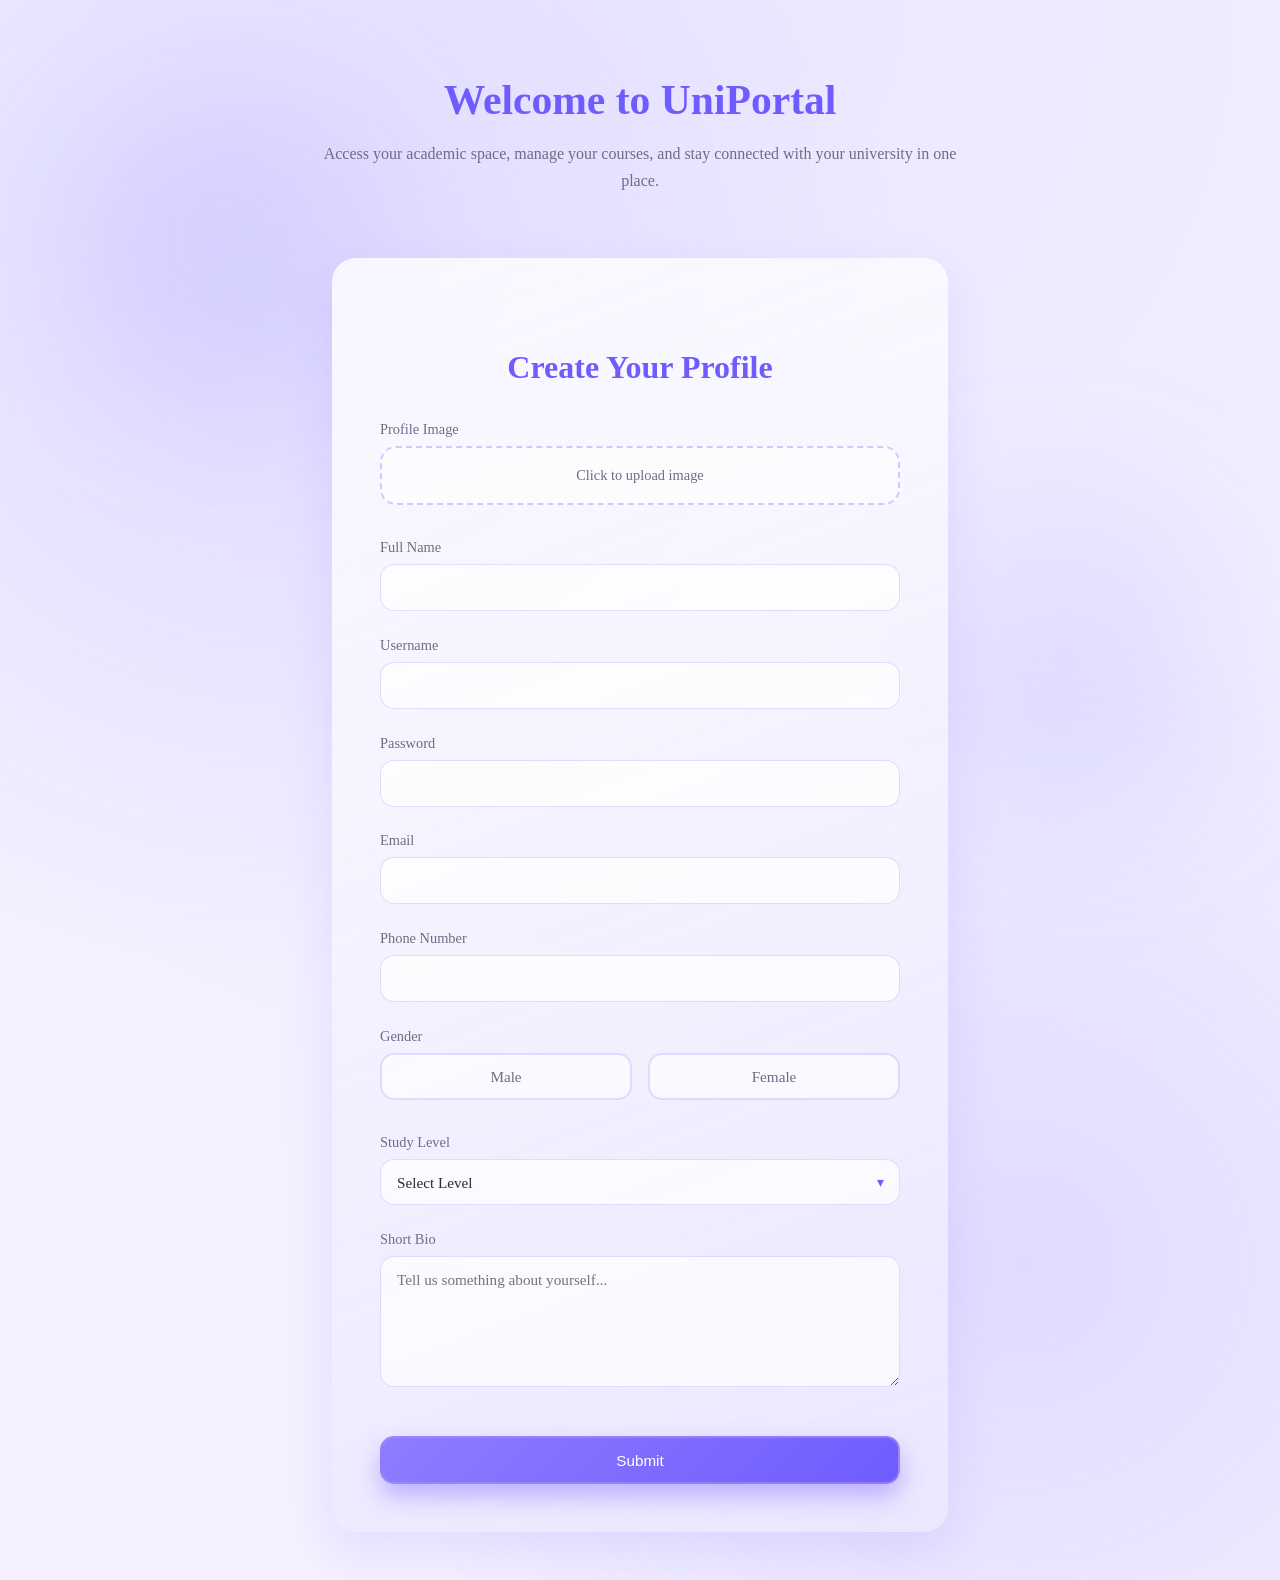
==== index.html @ cf84decb "Add files via upload" ====
<!DOCTYPE html>
<html lang="en">
<head>
  <meta charset="UTF-8">
  <title>Login / Sign Up</title>
  <meta name="viewport" content="width=device-width, initial-scale=1.0">
  <link rel="icon" type="image/png" href="profile.png">
  <link rel="stylesheet" href="style.css">
</head>
<body>

  <div class="auth-wrapper">
    <div class="auth-hero">
  <h1>Welcome to UniPortal</h1>
  <p>
    Access your academic space, manage your courses, 
    and stay connected with your university in one place.
  </p>
</div>
<div class="auth-card">

    

   <form id="mainForm" novalidate>
  <h2>Create Your Profile</h2>

  <div class="form-message" id="formMessage"></div>

  <!-- Image -->
  <div class="input-group">
  <label for="profileImage">Profile Image</label>

  <div class="image-upload">
    <input type="file" id="profileImage" accept="image/*" required hidden>
    <label for="profileImage" class="upload-box">
      <span id="uploadText">Click to upload image</span>
    </label>
  </div>
</div>

  <!-- Name -->
  <div class="input-group">
    <label for="fullname">Full Name</label>
    <input type="text" id="fullname" required>
  </div>

  <!-- Username -->
  <div class="input-group">
    <label for="username">Username</label>
    <input type="text" id="username" required>
  </div>

  <!-- Password -->
  <div class="input-group">
    <label for="password">Password</label>
    <input type="password" id="password" minlength="6" required>
  </div>

  <!-- Email -->
  <div class="input-group">
    <label for="email">Email</label>
    <input type="email" id="email" required>
  </div>

  <!-- Phone -->
  <div class="input-group">
    <label for="phone">Phone Number</label>
    <input type="tel" id="phone" required>
  </div>

  <!-- Radio -->
  <div class="input-group">
  <label>Gender</label>

  <div class="gender-options">
    <label class="gender-card">
      <input type="radio" name="gender" value="Male" required>
      <span>Male</span>
    </label>

    <label class="gender-card">
      <input type="radio" name="gender" value="Female">
      <span>Female</span>
    </label>
  </div>
</div>

  <!-- Select -->
  <div class="input-group">
  <label for="level">Study Level</label>
  <div class="select-wrapper">
    <select id="level" required>
      <option value="">Select Level</option>
      <option>License</option>
      <option>Master</option>
      <option>PhD</option>
    </select>
  </div>
</div>

  <!-- Extra Creative Input -->
  <div class="input-group">
    <label for="bio">Short Bio</label>
    <textarea id="bio" rows="3" placeholder="Tell us something about yourself..."></textarea>
  </div>

  <button type="submit" class="auth-btn">Submit</button>
</form>

    </div>
  </div>

<script>
const form = document.getElementById("mainForm");

/* ================= HELPERS ================= */

function showMessage(message, type) {
  const box = document.getElementById("formMessage");
  box.textContent = message;
  box.className = `form-message ${type}`;
  box.style.display = "block";
}

function hideMessage() {
  const box = document.getElementById("formMessage");
  box.textContent = "";
  box.style.display = "none";
  box.className = "form-message";
}

function clearInputErrors() {
  form.querySelectorAll("input, select, textarea").forEach(input => {
    input.classList.remove("input-error");
  });
}

function isValidEmail(email) {
  const emailRegex = /^[^\s@]+@[^\s@]+\.[^\s@]+$/;
  return emailRegex.test(email);
}

/* Hide message when typing again */
form.querySelectorAll("input, select, textarea").forEach(input => {
  input.addEventListener("input", () => {
    hideMessage();
  });
});

/* ================= FORM SUBMIT ================= */

form.addEventListener("submit", function(e) {
  e.preventDefault();

  clearInputErrors();
  hideMessage();

  const imageInput = document.getElementById("profileImage");
  const fullname = document.getElementById("fullname");
  const username = document.getElementById("username");
  const password = document.getElementById("password");
  const email = document.getElementById("email");
  const phone = document.getElementById("phone");
  const gender = document.querySelector('input[name="gender"]:checked');
  const level = document.getElementById("level");
  const bio = document.getElementById("bio");

  let hasError = false;

  /* IMAGE */
  if (!imageInput.files.length) {
    showMessage("Please upload a profile image.", "error");
    imageInput.classList.add("input-error");
    hasError = true;
  }

  /* TEXT FIELDS */
  if (!fullname.value.trim()) {
    fullname.classList.add("input-error");
    hasError = true;
  }

  if (!username.value.trim()) {
    username.classList.add("input-error");
    hasError = true;
  }

  if (!password.value.trim() || password.value.length < 6) {
    password.classList.add("input-error");
    hasError = true;
  }

  if (!email.value.trim() || !isValidEmail(email.value.trim())) {
    email.classList.add("input-error");
    hasError = true;
  }

  if (!phone.value.trim()) {
    phone.classList.add("input-error");
    hasError = true;
  }

  if (!gender) {
    showMessage("Please select your gender.", "error");
    hasError = true;
  }

  if (!level.value.trim()) {
    level.classList.add("input-error");
    hasError = true;
  }


  if (hasError) {
    showMessage("Please complete all required fields correctly.", "error");
    return;
  }

  /* ================= IF VALID ================= */

  const reader = new FileReader();

  reader.onload = function() {
    const data = {
      image: reader.result,
      fullname: fullname.value,
      username: username.value,
      password: password.value,
      email: email.value,
      phone: phone.value,
      gender: gender.value,
      level: level.value,
      bio: bio.value
    };

    localStorage.setItem("formData", JSON.stringify(data));

    showMessage("🎉 Form submitted successfully!", "success");

    setTimeout(() => {
      window.location.href = "success.html";
    }, 1000);
  };

  reader.readAsDataURL(imageInput.files[0]);
});
const imageInput = document.getElementById("profileImage");
const uploadText = document.getElementById("uploadText");
const uploadBox = document.querySelector(".upload-box");

imageInput.addEventListener("change", function(){
  if (this.files.length > 0) {
    uploadText.textContent = this.files[0].name;
    uploadBox.classList.add("image-selected");
  }
});
</script>
</body>
</html>
---- style.css ----
/* ================= AUTH LAYOUT ================= */


:root {
  --primary: #8e7dff;
  --primary-dark: #6f5cff;
  --bg-main: #f4f1ff;
  --bg-secondary: #ebe7ff;
  --text-main: #2b2b3a;
  --text-soft: #6d6d85;
}

* Remove default browser spacing */
* {
  margin: 0;
  padding: 0;
  box-sizing: border-box;
}

html, body {
  height: 100%;
}

body {
  margin: 0;
}

.auth-wrapper {
  min-height: 100vh;
  display: flex;
  justify-content: center;
  align-items: center;
  padding: 2rem;

  /* same background vibe as body */
  background: radial-gradient(circle at top, var(--bg-secondary), var(--bg-main) 70%);
}

/* ================= CARD ================= */

.auth-card {
  width: 100%;
  max-width: 520px;

  padding: 4rem 3rem 3rem;
  border-radius: 24px;

  background: linear-gradient(160deg, #ffffffcc, var(--bg-secondary));
  backdrop-filter: blur(12px);

  box-shadow: 0 20px 50px rgba(142,125,255,0.18);

  transition: all 0.4s cubic-bezier(.2,.8,.2,1);
  animation: fadeUp 0.8s ease forwards;
}

.auth-card:hover {
  transform: translateY(-8px) scale(1.02);
  box-shadow: 0 30px 60px rgba(142,125,255,0.25);
}

/* ================= TITLE ================= */

.auth-card h2 {
  text-align: center;
  font-size: 2rem;
  font-weight: 600;
  margin-bottom: 2.2rem;
  color: var(--primary-dark);
}

/* ================= INPUT GROUP ================= */

.input-group {
  margin-bottom: 1.6rem;
  display: flex;
  flex-direction: column;
}

.input-group label {
  font-size: 0.9rem;
  margin-bottom: 0.5rem;
  color: var(--text-soft);
  font-weight: 500;
}

.input-group input {
  padding: 0.85rem 1rem;
  border-radius: 14px;

  border: 1px solid rgba(142,125,255,0.25);
  background: rgba(255,255,255,0.7);

  font-family: inherit;
  font-size: 0.95rem;

  transition: all 0.3s ease;
}

.input-group input:focus {
  outline: none;
  border-color: var(--primary);
  box-shadow: 0 0 0 4px rgba(142,125,255,0.15);
  background: white;
}

/* ================= BUTTON ================= */

.auth-btn {
  margin-top: 1.5rem;
  width: 100%;
  padding: 0.85rem 1.4rem;

  border-radius: 14px;
  border: 2px solid rgba(161, 148, 234, 0.6);

  font-size: 0.95rem;
  font-weight: 500;
  color: white;

  background: linear-gradient(135deg, var(--primary), var(--primary-dark));

  box-shadow: 0 12px 25px rgba(91, 65, 255, 0.35);

  cursor: pointer;
  transition: all 0.35s cubic-bezier(.2,.8,.2,1);
}

.auth-btn:hover {
  transform: translateY(-3px);
  box-shadow: 0 18px 35px rgba(91, 65, 255, 0.45);
}

.auth-btn:active {
  transform: translateY(1px);
  box-shadow: 0 6px 15px rgba(91, 65, 255, 0.25);
}

/* ================= TOGGLE ================= */

.auth-toggle {
  position: absolute;
  top: -20px;
  left: 50%;
  transform: translateX(-50%);

  display: flex;
  gap: 0.5rem;

  padding: 0.4rem;
  border-radius: 50px;

  background: linear-gradient(160deg, #ffffffcc, var(--bg-secondary));
  backdrop-filter: blur(10px);

  box-shadow: 0 10px 25px rgba(142,125,255,0.25);
}

.toggle-btn {
  padding: 0.5rem 1.4rem;
  border-radius: 30px;
  border: none;
  background: transparent;

  font-weight: 500;
  font-size: 0.9rem;

  color: var(--text-soft);
  cursor: pointer;

  transition: all 0.3s ease;
}

.toggle-btn.active {
  background: linear-gradient(135deg, var(--primary), var(--primary-dark));
  color: white;
  box-shadow: 0 8px 18px rgba(91,65,255,0.35);
}

.toggle-btn:hover:not(.active) {
  color: var(--primary-dark);
}

/* ================= UTILITIES ================= */
.hidden {
  display: none;
}
form {
  transition: opacity 0.3s ease;
}

.hidden {
  opacity: 0;
  pointer-events: none;
  height: 0;
  overflow: hidden;
}
/* ================= RESPONSIVE ================= */

@media (max-width: 768px) {
  .auth-card {
    padding: 2.5rem 2rem;
  }
}

@media (max-width: 480px) {
  .auth-card {
    border-radius: 20px;
    padding: 2rem 1.5rem;
  }

  .auth-card h2 {
    font-size: 1.7rem;
  }
}

/* ================= AUTH BACKGROUND ================= */

.auth-wrapper {
  min-height: 100vh;
  display: flex;
  flex-direction: column;
  justify-content: center;
  align-items: center;
  gap: 3rem;
  padding: 3rem 2rem;

  background: radial-gradient(circle at 20% 20%, rgba(142,125,255,0.15), transparent 40%),
              radial-gradient(circle at 80% 80%, rgba(111,92,255,0.15), transparent 40%),
              radial-gradient(circle at top, var(--bg-secondary), var(--bg-main) 70%);
}

/* Floating soft glow blobs */
.auth-wrapper::before,
.auth-wrapper::after {
  content: "";
  position: absolute;
  width: 300px;
  height: 300px;
  border-radius: 50%;
  background: rgba(142,125,255,0.15);
  filter: blur(80px);
  z-index: 0;
}

.auth-wrapper::before {
  top: 10%;
  left: 5%;
}

.auth-wrapper::after {
  bottom: 10%;
  right: 5%;
}

/* Make sure content stays above blobs */
.auth-hero,
.auth-card {
  position: relative;
  z-index: 1;
}

/* ================= HERO TEXT ================= */

.auth-hero {
  text-align: center;
  max-width: 650px;
  animation: fadeUp 0.8s ease forwards;
}

.auth-hero h1 {
  font-size: 2.6rem;
  font-weight: 600;
  color: var(--primary-dark);
  margin-bottom: 1rem;
}

.auth-hero h1 span {
  color: var(--primary);
}

.auth-hero p {
  font-size: 1rem;
  color: var(--text-soft);
  line-height: 1.7;
}

/* ================= FORM MESSAGES ================= */

.form-message {
  margin-bottom: 1rem;
  padding: 0.8rem 1rem;
  border-radius: 10px;
  font-size: 0.9rem;
  display: none;
}

.form-message.error {
  background: #ffe5e5;
  color: #d63031;
  border: 1px solid #ffb3b3;
}

.input-error {
  border-color: #d63031 !important;
  box-shadow: 0 0 0 3px rgba(214,48,49,0.15) !important;
}


.form-message.success {
  background: #e6f9f0;
  color: #00b894;
  border: 1px solid #b2f2d7;
}

/* ================= DATE INPUT ================= */

input[type="date"] {
  padding: 0.85rem 1rem;
  border-radius: 14px;
  border: 1px solid rgba(142,125,255,0.25);
  background: rgba(255,255,255,0.7);
  font-family: inherit;
  transition: all 0.3s ease;
}

input[type="date"]:focus {
  outline: none;
  border-color: var(--primary);
  box-shadow: 0 0 0 4px rgba(142,125,255,0.15);
}

/* ================= HOBBIES ================= */

.hobby-options {
  display: flex;
  gap: 1rem;
  flex-wrap: wrap;
  margin-top: 0.5rem;
}

.hobby-btn {
  padding: 0.6rem 1.4rem;
  border-radius: 30px;

  border: 2px solid var(--primary);
  background: transparent;

  color: var(--primary-dark);
  font-weight: 500;
  cursor: pointer;

  transition: all 0.3s ease;
}

.hobby-btn.active {
  background: linear-gradient(135deg, var(--primary), var(--primary-dark));
  color: white;
  box-shadow: 0 8px 18px rgba(91,65,255,0.35);
}

.hobby-btn:hover {
  transform: translateY(-2px);
}

/* ================= IMAGE UPLOAD ================= */

.image-upload {
  position: relative;
}

.upload-box {
  display: flex;
  align-items: center;
  justify-content: center;

  padding: 1.2rem;
  border-radius: 16px;

  border: 2px dashed rgba(142,125,255,0.4);
  background: rgba(255,255,255,0.6);

  color: var(--text-soft);
  font-size: 0.95rem;
  cursor: pointer;

  transition: all 0.3s ease;
}

.upload-box:hover {
  border-color: var(--primary);
  background: white;
  box-shadow: 0 0 0 4px rgba(142,125,255,0.1);
}

.upload-box.image-selected {
  border-style: solid;
  border-color: var(--primary);
  color: var(--primary-dark);
  font-weight: 500;
}

/* ================= CUSTOM SELECT ================= */

.select-wrapper {
  position: relative;
}

.select-wrapper select {
  width: 100%;
  padding: 0.85rem 1rem;
  border-radius: 14px;

  border: 1px solid rgba(142,125,255,0.25);
  background: rgba(255,255,255,0.7);

  font-family: inherit;
  font-size: 0.95rem;
  color: var(--text-main);

  appearance: none;
  cursor: pointer;

  transition: all 0.3s ease;
}

.select-wrapper select:focus {
  outline: none;
  border-color: var(--primary);
  box-shadow: 0 0 0 4px rgba(142,125,255,0.15);
  background: white;
}

/* Custom arrow */
.select-wrapper::after {
  content: "▾";
  position: absolute;
  right: 1rem;
  top: 50%;
  transform: translateY(-50%);
  pointer-events: none;
  color: var(--primary-dark);
  font-size: 0.9rem;
}

/* ================= GENDER CARDS ================= */

.gender-options {
  display: flex;
  gap: 1rem;
  flex-wrap: wrap;
}

.gender-card {
  flex: 1;
  text-align: center;
  padding: 0.8rem 1rem;

  border-radius: 14px;
  border: 2px solid rgba(142,125,255,0.25);
  background: rgba(255,255,255,0.6);

  cursor: pointer;
  transition: all 0.3s ease;
}

/* Hide default radio */
.gender-card input {
  display: none;
}

.gender-card span {
  font-size: 0.95rem;
  font-weight: 500;
  color: var(--text-soft);
  transition: all 0.3s ease;
}

/* Hover effect */
.gender-card:hover {
  border-color: var(--primary);
  background: white;
}

/* Selected state */
.gender-card input:checked + span {
  color: white;
}

.gender-card input:checked + span {
  font-weight: 600;
}

/* Apply background when selected */
.gender-card:has(input:checked) {
  background: linear-gradient(135deg, var(--primary), var(--primary-dark));
  border-color: var(--primary);
  box-shadow: 0 8px 18px rgba(91,65,255,0.35);
}

/* ================= BIO TEXTAREA ================= */

textarea {
  padding: 0.9rem 1rem;
  border-radius: 14px;

  border: 1px solid rgba(142,125,255,0.25);
  background: rgba(255,255,255,0.7);

  font-family: inherit;
  font-size: 0.95rem;
  color: var(--text-main);

  resize: vertical;
  min-height: 100px;

  transition: all 0.3s ease;
}

textarea:focus {
  outline: none;
  border-color: var(--primary);
  box-shadow: 0 0 0 4px rgba(142,125,255,0.15);
  background: white;
}

/* ================= PROFILE SUMMARY ================= */

.profile-summary {
  margin-top: 1rem;
  animation: fadeUp 0.6s ease forwards;
}

.profile-header {
  text-align: center;
  margin-bottom: 2rem;
}

.profile-img {
  width: 140px;
  height: 140px;
  object-fit: cover;
  border-radius: 50%;
  border: 4px solid var(--primary);
  box-shadow: 0 10px 30px rgba(142,125,255,0.35);
  margin-bottom: 1rem;
}

.profile-header h3 {
  font-size: 1.4rem;
  color: var(--primary-dark);
  margin-bottom: 0.3rem;
}

.username {
  color: var(--text-soft);
  font-size: 0.9rem;
}

/* Info section */

.profile-info {
  display: flex;
  flex-direction: column;
  gap: 1rem;
}

.info-row {
  display: flex;
  justify-content: space-between;
  align-items: center;

  padding: 0.8rem 1rem;
  border-radius: 12px;

  background: rgba(255,255,255,0.6);
  border: 1px solid rgba(142,125,255,0.2);

  transition: all 0.3s ease;
}

.info-row:hover {
  background: white;
  box-shadow: 0 4px 15px rgba(142,125,255,0.15);
}

.info-row span {
  font-size: 0.85rem;
  color: var(--text-soft);
}

.info-row strong {
  font-size: 0.9rem;
  color: var(--text-main);
}

/* Bio box */

.bio-box {
  padding: 1rem;
  border-radius: 14px;

  background: rgba(255,255,255,0.7);
  border: 1px solid rgba(142,125,255,0.25);
}

.bio-box span {
  display: block;
  font-size: 0.85rem;
  color: var(--text-soft);
  margin-bottom: 0.5rem;
}

.bio-box p {
  font-size: 0.9rem;
  color: var(--text-main);
  line-height: 1.5;
}
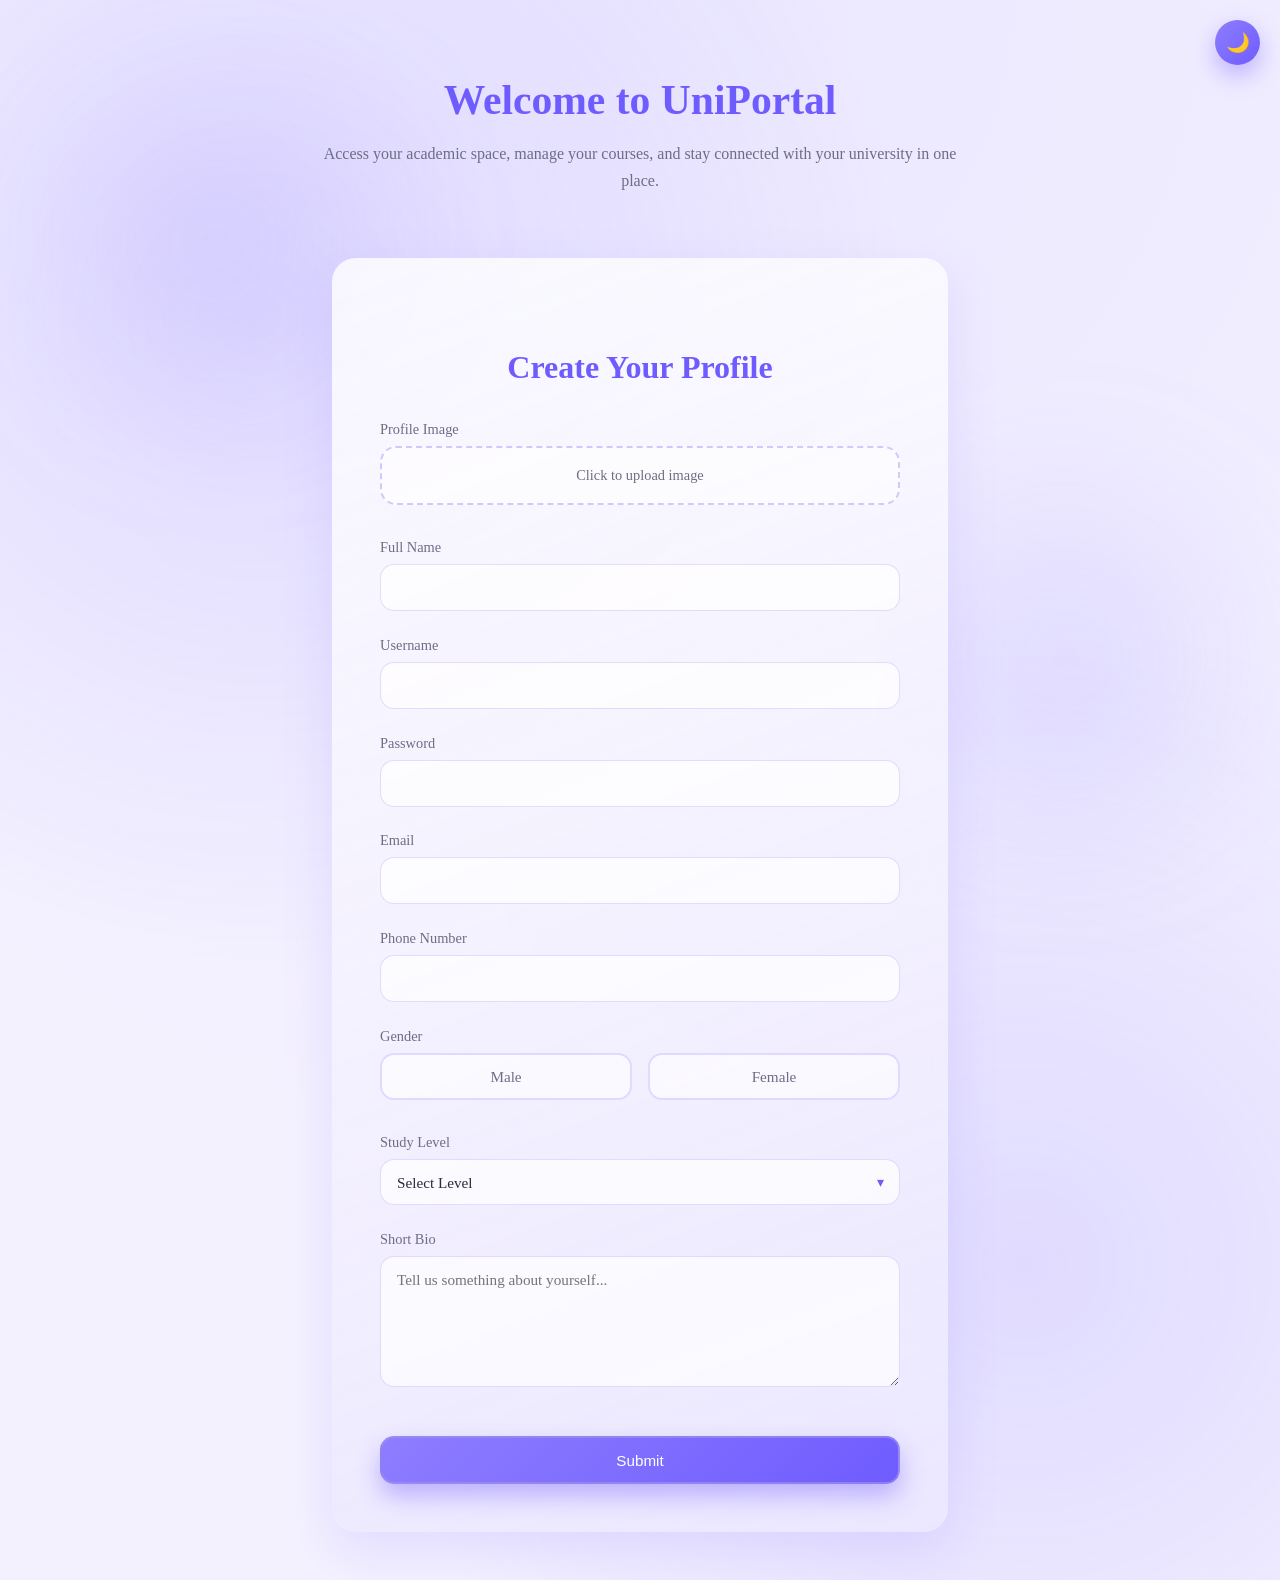
==== commit 2aec14d1: "Update index.html" ====
--- a/index.html
+++ b/index.html
@@ -8,7 +8,7 @@
   <link rel="stylesheet" href="style.css">
 </head>
 <body>
-
+<button class="theme-toggle" onclick="toggleTheme()">🌙</button>
   <div class="auth-wrapper">
     <div class="auth-hero">
   <h1>Welcome to UniPortal</h1>
@@ -111,6 +111,17 @@
   </div>
 
 <script>
+  window.addEventListener("DOMContentLoaded", () => {
+  const savedTheme = localStorage.getItem("theme");
+  const button = document.querySelector(".theme-toggle");
+
+  if (savedTheme === "dark") {
+    document.body.classList.add("dark");
+    button.textContent = "☀";
+  } else {
+    button.textContent = "🌙";
+  }
+});
 const form = document.getElementById("mainForm");
 
 /* ================= HELPERS ================= */
@@ -254,6 +265,21 @@
     uploadBox.classList.add("image-selected");
   }
 });
+
+function toggleTheme() {
+  const body = document.body;
+  const button = document.querySelector(".theme-toggle");
+
+  body.classList.toggle("dark");
+
+  if (body.classList.contains("dark")) {
+    localStorage.setItem("theme", "dark");
+    button.textContent = "☀";
+  } else {
+    localStorage.setItem("theme", "light");
+    button.textContent = "🌙";
+  }
+}
 </script>
 </body>
-</html>+</html>
--- a/style.css
+++ b/style.css
@@ -1,4 +1,3 @@
-
 /* ================= AUTH LAYOUT ================= */
 
 
@@ -59,6 +58,8 @@
   transform: translateY(-8px) scale(1.02);
   box-shadow: 0 30px 60px rgba(142,125,255,0.25);
 }
+
+
 
 /* ================= TITLE ================= */
 
@@ -616,4 +617,55 @@
   font-size: 0.9rem;
   color: var(--text-main);
   line-height: 1.5;
-}+}
+
+
+/* ================= THEME TOGGLE ================= */
+
+.theme-toggle {
+  position: fixed;
+  top: 20px;
+  right: 20px;
+
+  width: 45px;
+  height: 45px;
+  border-radius: 50%;
+  border: none;
+
+  font-size: 1.2rem;
+  cursor: pointer;
+
+  background: linear-gradient(135deg, var(--primary), var(--primary-dark));
+  color: white;
+
+  box-shadow: 0 10px 25px rgba(91,65,255,0.35);
+  transition: 0.3s ease;
+}
+
+.theme-toggle:hover {
+  transform: scale(1.1);
+}
+
+/* DARK MODE */
+
+body.dark {
+  --bg-main: #1c1c2e;
+  --bg-secondary: #2b2b45;
+  --text-main: #000000;
+  --text-soft: #7272db;
+}
+
+
+
+.auth-wrapper::before {
+  animation: float 6s ease-in-out infinite alternate;
+}
+
+.auth-wrapper::after {
+  animation: float 8s ease-in-out infinite alternate;
+}
+
+@keyframes float {
+  from { transform: translateY(0px); }
+  to { transform: translateY(-30px); }
+}
